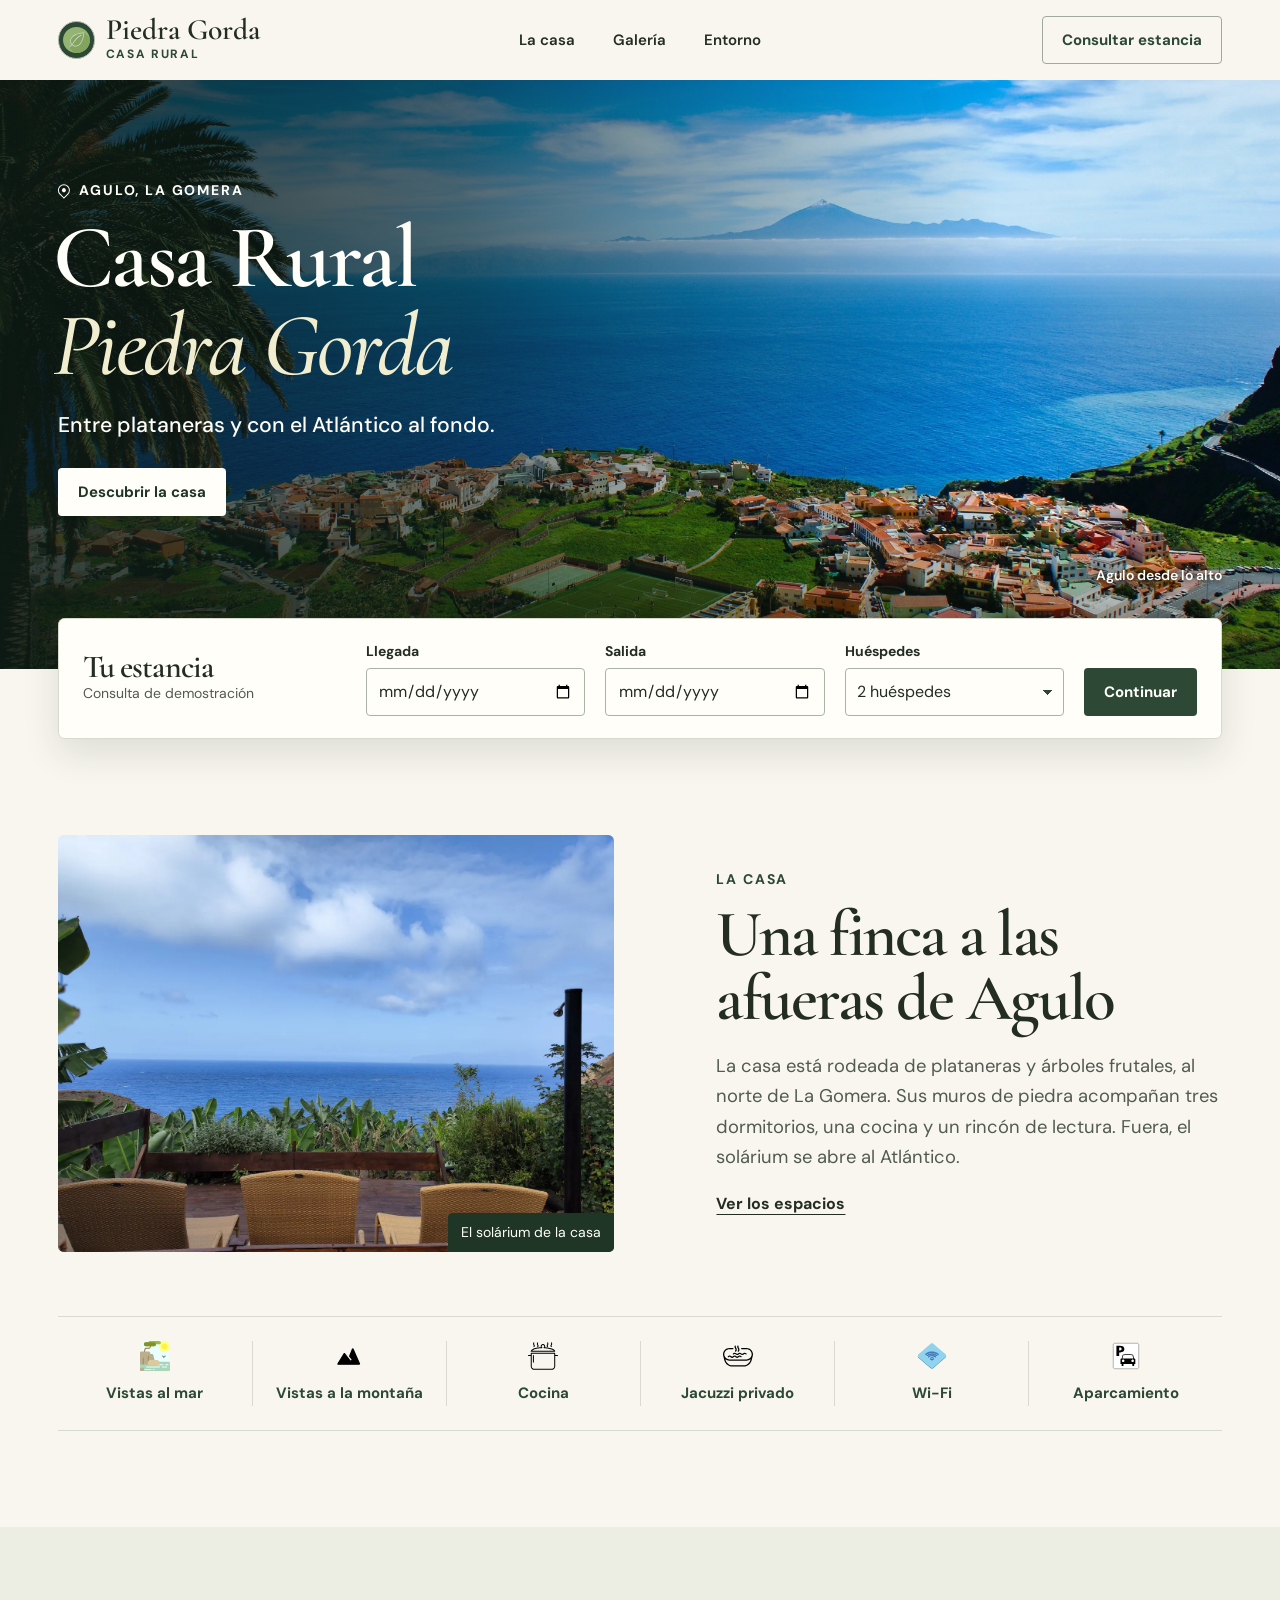
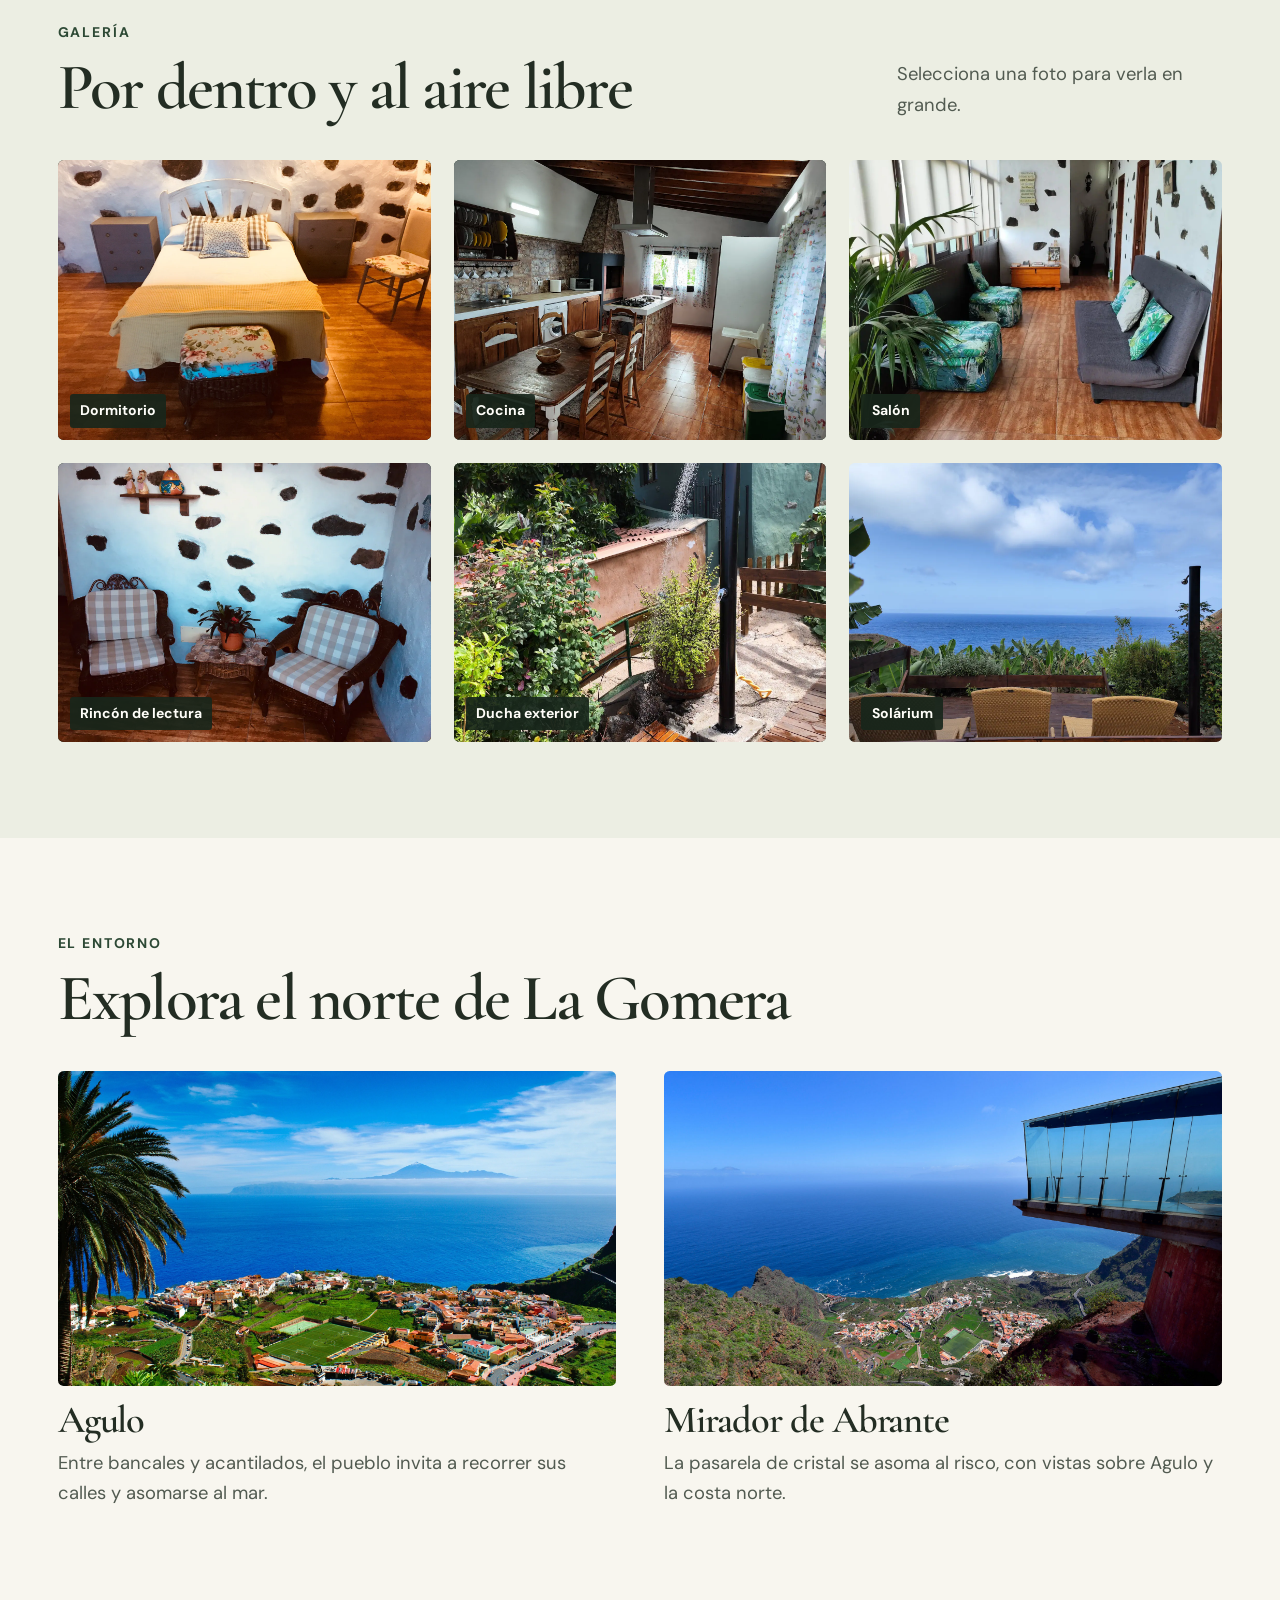
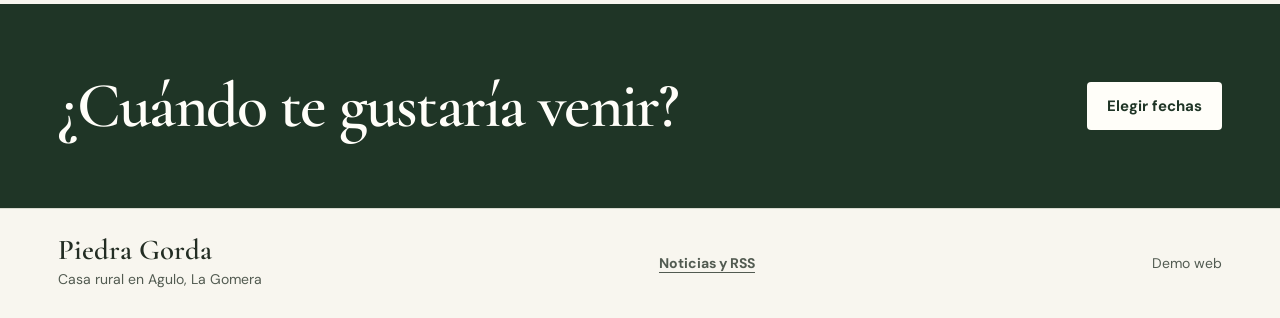
==== index.html @ 368b9666 "Publica la demo de Casa Rural Piedra Gorda" ====
<!doctype html>
<html lang="es">
<head>
  <meta charset="utf-8">
  <meta name="viewport" content="width=device-width, initial-scale=1">
  <meta name="description" content="Descubre Casa Rural Piedra Gorda en Agulo, La Gomera. Una casa entre plataneras, con solárium y vistas al Atlántico.">
  <meta name="theme-color" content="#f8f6ef">
  <title>Casa Rural Piedra Gorda · Agulo, La Gomera</title>
  <link rel="icon" href="imagenes/leaf-svgrepo-com.svg" type="image/svg+xml">
  <link rel="stylesheet" href="css/estilos.css">
  <link rel="alternate" type="application/rss+xml" title="Noticias de la demo" href="rss/noticias.xml">
  <script defer src="js/demo.js"></script>
</head>
<body>
  <a class="skip-link" href="#contenido">Saltar al contenido</a>
  <header class="site-header">
    <div class="wrap header-inner">
      <a class="brand" href="index.html" aria-label="Piedra Gorda, inicio">
        <span class="brand-mark" aria-hidden="true"><img src="imagenes/leaf-svgrepo-com.svg" alt="" width="22" height="22"></span>
        <span>Piedra Gorda<small>Casa rural</small></span>
      </a>
      <nav class="main-nav" aria-label="Principal">
        <a href="#la-casa">La casa</a>
        <a href="#galeria">Galería</a>
        <a href="#entorno">Entorno</a>
      </nav>
      <a class="button button-outline header-action" href="#estancia">Consultar estancia</a>
    </div>
  </header>

  <main id="contenido">
    <section class="hero" aria-labelledby="titulo">
      <img class="hero-image" src="imagenes/agulo%20la%20fomera.webp" alt="" width="2124" height="1414" fetchpriority="high">
      <div class="wrap hero-inner">
        <p class="eyebrow hero-location"><span class="location-pin" aria-hidden="true"></span> Agulo, La Gomera</p>
        <h1 id="titulo">Casa Rural<br><em>Piedra Gorda</em></h1>
        <p class="hero-description">Entre plataneras y con el Atlántico al fondo.</p>
        <a class="button button-light" href="#la-casa">Descubrir la casa</a>
      </div>
      <p class="hero-caption">Agulo desde lo alto</p>
    </section>

    <section id="estancia" class="wrap booking-wrap" aria-labelledby="estancia-titulo">
      <form class="booking-bar" action="paginas/reservas.html" method="get" data-stay-form>
        <div class="booking-heading">
          <h2 id="estancia-titulo">Tu estancia</h2>
          <p>Consulta de demostración</p>
        </div>
        <div class="field">
          <label for="llegada">Llegada</label>
          <input id="llegada" name="llegada" type="date" required>
        </div>
        <div class="field">
          <label for="salida">Salida</label>
          <input id="salida" name="salida" type="date" required>
        </div>
        <div class="field">
          <label for="personas">Huéspedes</label>
          <select id="personas" name="personas" required>
            <option value="1">1 huésped</option>
            <option value="2" selected>2 huéspedes</option>
            <option value="3">3 huéspedes</option>
            <option value="4">4 huéspedes</option>
            <option value="5">5 huéspedes</option>
            <option value="6">6 huéspedes</option>
            <option value="7">7 huéspedes</option>
          </select>
        </div>
        <button class="button button-primary" type="submit">Continuar</button>
      </form>
    </section>

    <section class="wrap house section-spacing" id="la-casa" aria-labelledby="casa-titulo">
      <figure class="house-photo">
        <img src="imagenes/Vistas%20desde%20solarium.webp" alt="Mesa del solárium entre vegetación, con vistas al Atlántico" width="1440" height="1080" loading="lazy">
        <figcaption>El solárium de la casa</figcaption>
      </figure>
      <div class="house-copy">
        <p class="eyebrow">La casa</p>
        <h2 id="casa-titulo">Una finca a las afueras de Agulo</h2>
        <p>La casa está rodeada de plataneras y árboles frutales, al norte de La Gomera. Sus muros de piedra acompañan tres dormitorios, una cocina y un rincón de lectura. Fuera, el solárium se abre al Atlántico.</p>
        <a class="text-link" href="#galeria">Ver los espacios</a>
      </div>
      <ul class="amenities" aria-label="Equipamiento y servicios">
        <li><img src="imagenes/rocky-coast-svgrepo-com.svg" alt="" width="30" height="30" loading="lazy">Vistas al mar</li>
        <li><img src="imagenes/mountain-svgrepo-com.svg" alt="" width="30" height="30" loading="lazy">Vistas a la montaña</li>
        <li><img src="imagenes/kitchen-cooker-utensils-svgrepo-com.svg" alt="" width="30" height="30" loading="lazy">Cocina</li>
        <li><img src="imagenes/hot-tub-svgrepo-com.svg" alt="" width="30" height="30" loading="lazy">Jacuzzi privado</li>
        <li><img src="imagenes/wifi-svgrepo-com.svg" alt="" width="30" height="30" loading="lazy">Wi-Fi</li>
        <li><img src="imagenes/parking-svgrepo-com.svg" alt="" width="30" height="30" loading="lazy">Aparcamiento</li>
      </ul>
    </section>

    <section id="galeria" class="gallery section-spacing" aria-labelledby="galeria-titulo">
      <div class="wrap">
        <div class="section-heading">
          <div>
            <p class="eyebrow">Galería</p>
            <h2 id="galeria-titulo">Por dentro y al aire libre</h2>
          </div>
          <p>Selecciona una foto para verla en grande.</p>
        </div>
        <div class="gallery-grid">
          <a class="gallery-tile" href="imagenes/cama.webp" data-gallery-image>
            <img src="imagenes/cama.webp" alt="Cama junto al muro de piedra" width="1440" height="1080" loading="lazy">
            <span>Dormitorio</span>
          </a>
          <a class="gallery-tile" href="imagenes/cocina.webp" data-gallery-image>
            <img src="imagenes/cocina.webp" alt="Cocina con mesa de madera y techo de vigas" width="1440" height="1080" loading="lazy">
            <span>Cocina</span>
          </a>
          <a class="gallery-tile" href="imagenes/vistas%20al%20mar.webp" data-gallery-image>
            <img src="imagenes/vistas%20al%20mar.webp" alt="Salón con ventanales, sofá y plantas" width="1440" height="1440" loading="lazy">
            <span>Salón</span>
          </a>
          <a class="gallery-tile" href="imagenes/Rincon-lectura.webp" data-gallery-image>
            <img src="imagenes/Rincon-lectura.webp" alt="Dos sillones en el rincón de lectura" width="1440" height="1080" loading="lazy">
            <span>Rincón de lectura</span>
          </a>
          <a class="gallery-tile" href="imagenes/ducha%20dolarium.webp" data-gallery-image>
            <img src="imagenes/ducha%20dolarium.webp" alt="Ducha exterior junto al jardín" width="1440" height="1920" loading="lazy">
            <span>Ducha exterior</span>
          </a>
          <a class="gallery-tile" href="imagenes/Vistas%20desde%20solarium.webp" data-gallery-image>
            <img src="imagenes/Vistas%20desde%20solarium.webp" alt="Vistas del mar desde la terraza del solárium" width="1440" height="1080" loading="lazy">
            <span>Solárium</span>
          </a>
        </div>
      </div>
    </section>

    <section id="entorno" class="wrap surroundings section-spacing" aria-labelledby="entorno-titulo">
      <div class="section-heading">
        <div>
          <p class="eyebrow">El entorno</p>
          <h2 id="entorno-titulo">Explora el norte de La Gomera</h2>
        </div>
      </div>
      <div class="destination-grid">
        <article class="destination">
          <img src="imagenes/agulo%20la%20fomera.webp" alt="Casas y cultivos de Agulo junto al océano" width="2124" height="1414" loading="lazy">
          <h3>Agulo</h3>
          <p>Entre bancales y acantilados, el pueblo invita a recorrer sus calles y asomarse al mar.</p>
        </article>
        <article class="destination">
          <img src="imagenes/spanien-la-gomera-mirador-de-abrante.jpeg" alt="Pasarela acristalada del Mirador de Abrante sobre Agulo" width="1920" height="1280" loading="lazy">
          <h3>Mirador de Abrante</h3>
          <p>La pasarela de cristal se asoma al risco, con vistas sobre Agulo y la costa norte.</p>
        </article>
      </div>
    </section>

    <section class="closing" aria-labelledby="cierre-titulo">
      <div class="wrap closing-inner">
        <h2 id="cierre-titulo">¿Cuándo te gustaría venir?</h2>
        <a class="button button-light" href="#estancia">Elegir fechas</a>
      </div>
    </section>
  </main>

  <footer class="site-footer">
    <div class="wrap footer-inner">
      <div><a class="footer-brand" href="index.html">Piedra Gorda</a><p>Casa rural en Agulo, La Gomera</p></div>
      <a class="text-link" href="paginas/rss.html">Noticias y RSS</a>
      <p>Demo web</p>
    </div>
  </footer>

  <dialog class="gallery-dialog" aria-labelledby="foto-titulo" data-gallery-dialog>
    <div class="dialog-heading">
      <h2 id="foto-titulo"></h2>
      <button type="button" class="button button-outline" data-close-photo>Cerrar</button>
    </div>
    <img data-active-photo alt="">
    <div class="dialog-controls">
      <button class="button button-outline" type="button" data-previous-photo>Anterior</button>
      <p data-photo-position aria-live="polite"></p>
      <button class="button button-outline" type="button" data-next-photo>Siguiente</button>
    </div>
  </dialog>
</body>
</html>
---- css/estilos.css ----
@font-face {
  font-family: "DM Sans";
  src: url("../fuentes/dm-sans.woff2") format("woff2");
  font-weight: 100 900;
  font-display: swap;
}

@font-face {
  font-family: "Cormorant Garamond";
  src: url("../fuentes/cormorant.woff2") format("woff2");
  font-weight: 600;
  font-display: swap;
}

@font-face {
  font-family: "Cormorant Garamond";
  src: url("../fuentes/cormorant-italic.woff2") format("woff2");
  font-weight: 600;
  font-style: italic;
  font-display: swap;
}

:root {
  color-scheme: light;
  --paper: #f8f6ef;
  --white: #fffef9;
  --ink: #232d23;
  --muted: #525b51;
  --green: #2d4935;
  --dark-green: #1f3526;
  --light-green: #eaeedf;
  --line: #d8dacf;
  --serif: "Cormorant Garamond", Georgia, serif;
  --sans: "DM Sans", system-ui, sans-serif;
  --shadow: 0 14px 36px rgb(33 42 29 / 12%);
}

*, *::before, *::after { box-sizing: border-box; }

html {
  scroll-behavior: smooth;
  scroll-padding-top: 1.5rem;
}

body {
  margin: 0;
  min-width: 0;
  background: var(--paper);
  color: var(--ink);
  font: 1rem / 1.65 var(--sans);
}

img {
  display: block;
  max-width: 100%;
  height: auto;
}

figure, ul, h1, h2, h3, p, dl, dd { margin: 0; }
a { color: inherit; }
button, input, select { font: inherit; }

:focus-visible {
  outline: 3px solid #5b753b;
  outline-offset: 4px;
}

.wrap {
  width: min(100% - clamp(2rem, 9vw, 9rem), 76rem);
  margin-inline: auto;
}

.skip-link {
  position: fixed;
  z-index: 10;
  top: 1rem;
  left: 1rem;
  padding: .5rem 1rem;
  background: var(--white);
  transform: translateY(-160%);
}

.skip-link:focus { transform: translateY(0); }

h1, h2, h3 {
  font-family: var(--serif);
  font-weight: 600;
  line-height: .98;
  letter-spacing: -.027em;
  text-wrap: balance;
}

h1 { font-size: clamp(3.4rem, 7vw, 6.7rem); }
h2 { font-size: clamp(2.65rem, 5.1vw, 4.3rem); }
h3 { font-size: clamp(1.9rem, 3vw, 2.5rem); }

.eyebrow {
  margin-bottom: .85rem;
  color: var(--green);
  font-size: .875rem;
  font-weight: 700;
  line-height: 1.4;
  letter-spacing: .13em;
  text-transform: uppercase;
}

.text-link {
  font-weight: 700;
  text-underline-offset: .32em;
  text-decoration-thickness: 1px;
}

.text-link:hover { color: #486440; }

.button {
  display: inline-flex;
  align-items: center;
  justify-content: center;
  min-height: 3rem;
  padding: .65rem 1.2rem;
  border: 1px solid transparent;
  border-radius: .25rem;
  font-size: .9375rem;
  font-weight: 700;
  line-height: 1.25;
  text-align: center;
  text-decoration: none;
  cursor: pointer;
  transition: background-color .18s ease, color .18s ease, border-color .18s ease;
}

.button-outline { border-color: #a1aa9a; background: transparent; color: var(--green); }
.button-outline:hover { background: var(--light-green); }
.button-primary { background: var(--green); color: var(--white); }
.button-primary:hover { background: var(--dark-green); }
.button-light { background: var(--white); color: var(--dark-green); }
.button-light:hover { background: var(--light-green); }

.site-header { background: var(--paper); }

.header-inner {
  display: grid;
  grid-template-columns: 1fr auto 1fr;
  align-items: center;
  gap: .9rem 1.5rem;
  min-height: 5rem;
}

.brand {
  display: flex;
  align-items: center;
  justify-self: start;
  gap: .65rem;
  color: var(--ink);
  font: 600 1.85rem/.88 var(--serif);
  white-space: nowrap;
  text-decoration: none;
}

.brand small {
  display: block;
  margin-top: .25rem;
  color: var(--green);
  font: 700 .75rem/1.3 var(--sans);
  letter-spacing: .14em;
  text-transform: uppercase;
}

.brand-mark {
  display: grid;
  place-items: center;
  width: 2.35rem;
  height: 2.35rem;
  flex: 0 0 auto;
  border: 1px solid #b6bfb2;
  border-radius: 50%;
  background: var(--green);
}

.brand-mark img { width: 1.65rem; filter: saturate(.72) brightness(.88); }

.main-nav {
  display: flex;
  align-items: center;
  justify-content: center;
  gap: clamp(1rem, 3vw, 2.5rem);
}

.main-nav a {
  display: inline-flex;
  align-items: center;
  min-height: 2.75rem;
  color: var(--ink);
  font-size: .9375rem;
  font-weight: 600;
  text-decoration: none;
  white-space: nowrap;
}

.main-nav a:hover { text-decoration: underline; text-underline-offset: .34em; }
.header-action { justify-self: end; }

.hero {
  position: relative;
  isolation: isolate;
  display: grid;
  align-items: center;
  min-height: clamp(32rem, 46vw, 40rem);
  padding-block: clamp(3.5rem, 7vw, 6.5rem) clamp(6rem, 11vw, 9rem);
  overflow: hidden;
  background: #354638;
  color: var(--white);
}

.hero-image, .hero::after {
  position: absolute;
  inset: 0;
  z-index: -2;
  width: 100%;
  height: 100%;
}

.hero-image { object-fit: cover; object-position: 50% 58%; }

.hero::after {
  z-index: -1;
  content: "";
  background: linear-gradient(90deg, rgb(13 27 21 / 83%), rgb(13 27 21 / 58%) 36%, transparent 78%),
    linear-gradient(0deg, rgb(12 23 16 / 53%), transparent 27%);
}

.hero h1 { margin: 0 0 1.1rem -.055em; }
.hero h1 em { color: #f1edcf; }
.hero .eyebrow { color: var(--white); }

.hero-location {
  display: flex;
  align-items: center;
  gap: .58rem;
}

.location-pin {
  position: relative;
  display: inline-block;
  width: .78rem;
  height: .78rem;
  margin-bottom: .16rem;
  transform: rotate(-45deg);
  border: 1.5px solid currentColor;
  border-radius: 50% 50% 50% 0;
}

.location-pin::after {
  position: absolute;
  inset: .19rem;
  border-radius: 50%;
  background: currentColor;
  content: "";
}

.hero-description {
  margin-bottom: 1.6rem;
  font-size: clamp(1.0625rem, 2vw, 1.33rem);
  font-weight: 500;
}

.hero-caption {
  position: absolute;
  right: max(calc((100% - 76rem) / 2), 4.5vw);
  bottom: 5.1rem;
  font-size: .875rem;
  font-weight: 600;
  text-shadow: 0 1px 7px #000;
}

.booking-wrap {
  position: relative;
  margin-top: -3.2rem;
}

.booking-bar {
  display: grid;
  grid-template-columns: 1.2fr repeat(3, minmax(8rem, 1fr)) auto;
  align-items: end;
  gap: 1rem 1.25rem;
  padding: 1.35rem 1.5rem;
  border: 1px solid var(--line);
  border-radius: .4rem;
  background: var(--white);
  box-shadow: var(--shadow);
}

.booking-heading { align-self: center; }
.booking-heading h2 { font-size: 2rem; text-wrap: initial; }
.booking-heading p { color: var(--muted); font-size: .875rem; }

.field {
  display: grid;
  gap: .32rem;
  min-width: 0;
}

.field label {
  font-size: .875rem;
  font-weight: 700;
}

.field input, .field select {
  width: 100%;
  min-width: 0;
  min-height: 3rem;
  padding: .58rem .72rem;
  border: 1px solid #aab3a5;
  border-radius: .25rem;
  background-color: var(--white);
  color: var(--ink);
  font-size: 1rem;
  line-height: 1.3;
}

.field select {
  appearance: none;
  padding-right: 2rem;
  background-image: linear-gradient(45deg, transparent 50%, var(--green) 50%),
    linear-gradient(135deg, var(--green) 50%, transparent 50%);
  background-position: calc(100% - 15px) 50%, calc(100% - 10px) 50%;
  background-repeat: no-repeat;
  background-size: 5px 5px;
}

.section-spacing { padding-block: clamp(3.65rem, 7.5vw, 7rem); }

.house {
  display: grid;
  grid-template-columns: 1.1fr 1fr;
  align-items: center;
  column-gap: clamp(2rem, 8vw, 7rem);
  row-gap: clamp(2rem, 5vw, 4rem);
}

.house-photo { position: relative; }

.house-photo img, .destination img {
  width: 100%;
  aspect-ratio: 4 / 3;
  border-radius: .35rem;
  object-fit: cover;
}

.house-photo figcaption {
  position: absolute;
  right: 0;
  bottom: 0;
  padding: .5rem .8rem;
  border-radius: .3rem 0 .3rem 0;
  background: var(--dark-green);
  color: var(--white);
  font-size: .875rem;
}

.house-copy > p:not(.eyebrow), .section-heading > p, .destination p, .page-intro > p:not(.eyebrow) {
  color: var(--muted);
  font-size: clamp(1rem, 1.55vw, 1.15rem);
}

.house-copy > p:not(.eyebrow) { margin: 1.25rem 0 1.15rem; max-width: 40ch; }

.amenities {
  display: grid;
  grid-column: 1 / -1;
  grid-template-columns: repeat(6, 1fr);
  padding: 1.5rem 0;
  border-block: 1px solid var(--line);
  list-style: none;
}

.amenities li {
  display: grid;
  justify-items: center;
  align-content: start;
  gap: .6rem;
  padding-inline: .35rem;
  color: var(--green);
  font-size: .9375rem;
  font-weight: 700;
  text-align: center;
}

.amenities li + li { border-left: 1px solid var(--line); }

.amenities img {
  width: 1.875rem;
  height: 1.875rem;
  object-fit: contain;
}

.gallery { background: #eceee3; }

.section-heading {
  display: flex;
  align-items: end;
  justify-content: space-between;
  gap: 1rem 2rem;
  margin-bottom: clamp(1.5rem, 3.5vw, 2.5rem);
}

.section-heading > p { max-width: 25ch; }

.gallery-grid {
  display: grid;
  grid-template-columns: repeat(3, 1fr);
  gap: clamp(.8rem, 1.8vw, 1.5rem);
}

.gallery-tile {
  position: relative;
  display: block;
  min-width: 0;
  overflow: hidden;
  border-radius: .35rem;
  background: var(--dark-green);
  color: var(--white);
  text-decoration: none;
}

.gallery-tile img {
  width: 100%;
  aspect-ratio: 4 / 3;
  object-fit: cover;
  transition: transform .25s ease;
}

.gallery-tile:hover img { transform: scale(1.035); }

.gallery-tile span {
  position: absolute;
  bottom: .75rem;
  left: .75rem;
  padding: .33rem .63rem;
  border-radius: .2rem;
  background: rgb(24 38 27 / 91%);
  font-size: .875rem;
  font-weight: 700;
}

.gallery-dialog {
  width: min(100% - 1.5rem, 62rem);
  max-height: calc(100% - 1.5rem);
  padding: clamp(.75rem, 2.5vw, 1.5rem);
  border: 0;
  border-radius: .4rem;
  background: var(--white);
  color: var(--ink);
}

.gallery-dialog::backdrop { background: rgb(15 24 16 / 85%); }

body:has(.gallery-dialog[open]) { overflow: hidden; }

.dialog-heading, .dialog-controls {
  display: flex;
  align-items: center;
  justify-content: space-between;
  gap: .5rem;
}

.dialog-heading h2 { font-size: clamp(1.85rem, 4vw, 3rem); }
.dialog-controls p { font-size: .875rem; text-align: center; }

.gallery-dialog > img {
  width: 100%;
  height: min(63vh, 44rem);
  margin-block: .75rem;
  border-radius: .2rem;
  background: #1d261d;
  object-fit: contain;
}

.destination-grid, .feed-grid {
  display: grid;
  grid-template-columns: 1fr 1fr;
  gap: clamp(1.5rem, 4vw, 3rem);
}

.destination img { aspect-ratio: 16 / 9; }
.destination h3 { margin: 1.05rem 0 .48rem; }
.destination p { max-width: 49ch; }

.closing {
  padding-block: clamp(2.5rem, 5.5vw, 5rem);
  background: var(--dark-green);
  color: var(--white);
}

.closing-inner {
  display: flex;
  align-items: center;
  justify-content: space-between;
  gap: 1.5rem;
}

.closing h2 { font-size: clamp(2.55rem, 5vw, 4rem); }
.closing .button { flex: 0 0 auto; }

.site-footer {
  padding-block: 1.7rem;
  border-top: 1px solid var(--line);
  background: var(--paper);
}

.footer-inner {
  display: flex;
  align-items: center;
  justify-content: space-between;
  flex-wrap: wrap;
  gap: 1rem 2rem;
  color: var(--muted);
  font-size: .875rem;
}

.footer-brand {
  display: block;
  width: fit-content;
  margin-bottom: .2rem;
  color: var(--ink);
  font: 600 1.8rem/1 var(--serif);
  text-decoration: none;
}

.secondary-header { grid-template-columns: 1fr auto; }
.secondary-main { padding-block: clamp(2rem, 6vw, 5.25rem); }

.reservation-layout {
  display: grid;
  grid-template-columns: 1fr 1fr;
  align-items: start;
  gap: clamp(2rem, 5vw, 4rem);
}

.page-intro > h1 { font-size: clamp(3.35rem, 6.8vw, 5.9rem); }
.page-intro > p:not(.eyebrow) { margin-block: 1.1rem 1.65rem; max-width: 46ch; }

.page-intro img {
  width: 100%;
  aspect-ratio: 5 / 3;
  border-radius: .35rem;
  object-fit: cover;
}

.reservation-card {
  padding: clamp(1.2rem, 3.2vw, 2.5rem);
  border: 1px solid var(--line);
  border-radius: .4rem;
  background: var(--white);
  box-shadow: 0 8px 24px rgb(33 42 29 / 7%);
}

.reservation-card h2 { margin-bottom: 1.15rem; font-size: clamp(2.25rem, 4.2vw, 3.25rem); }
.reservation-card > p { margin-bottom: .7rem; color: var(--muted); }

.reservation-form, .reservation-result dl {
  display: grid;
  grid-template-columns: 1fr 1fr;
  gap: .8rem;
}

.reservation-form .guest-field, .reservation-form .button { grid-column: 1 / -1; }
.reservation-form .button { margin-top: .2rem; }

.reservation-result {
  margin-top: 1.25rem;
  padding: 1rem;
  border: 1px solid var(--line);
  border-radius: .35rem;
  background: var(--light-green);
}

.reservation-result dl { margin-block: .85rem; }
.reservation-result dt { font-size: .875rem; color: var(--muted); }
.reservation-result dd { font-weight: 650; }
.reservation-result p { color: var(--green); font-size: .875rem; }

@media (max-width: 65rem) {
  .booking-bar { grid-template-columns: repeat(3, minmax(0, 1fr)) auto; }
  .booking-heading { grid-column: 1 / -1; }
}

@media (max-width: 47rem) {
  .wrap { width: calc(100% - 2rem); }
  .header-inner { grid-template-columns: 1fr auto; gap: .5rem; padding-block: .75rem .4rem; }
  .main-nav { grid-row: 2; grid-column: 1 / -1; justify-content: start; }
  .secondary-header { min-height: 4.4rem; padding-block: .65rem; }
  .header-action { min-height: 2.75rem; padding-inline: .75rem; }
  .hero { min-height: 32rem; padding-block: 4rem 6.75rem; }
  .hero-image { object-position: 57% 63%; }
  .hero::after { background: linear-gradient(90deg, rgb(13 27 21 / 81%), rgb(13 27 21 / 66%) 44%, rgb(13 27 21 / 25%)); }
  .hero-caption { right: 1rem; bottom: 4rem; }
  .booking-bar { grid-template-columns: 1fr 1fr; padding: 1rem; gap: .75rem; }
  .house { grid-template-columns: 1fr; }
  .house-copy { grid-row: 1; }
  .house-copy > p:not(.eyebrow) { max-width: 55ch; }
  .amenities { grid-template-columns: repeat(3, minmax(0, 1fr)); row-gap: 1.1rem; padding-block: 1.1rem; }
  .amenities li:nth-child(4) { border-left: 0; }
  .section-heading { display: grid; }
  .section-heading > p { max-width: none; }
  .gallery-grid { grid-template-columns: repeat(2, minmax(0, 1fr)); }
  .closing-inner { align-items: start; flex-direction: column; }
  .reservation-layout { grid-template-columns: 1fr; }
}

@media (max-width: 32rem) {
  .brand { font-size: 1.62rem; gap: .37rem; }
  .brand-mark { width: 1.9rem; height: 1.9rem; }
  .brand-mark img { width: 1.35rem; height: 1.35rem; }
  .header-action { font-size: .875rem; padding-inline: .55rem; }
  .hero h1 { font-size: clamp(3.4rem, 13.8vw, 4.7rem); }
  .hero-caption { display: none; }
  .gallery-tile span { bottom: .4rem; left: .4rem; padding-inline: .4rem; }
  .destination-grid, .feed-grid { grid-template-columns: 1fr; }
  .dialog-controls .button { padding-inline: .65rem; }
}

@media (max-width: 22rem) {
  .booking-bar, .reservation-form { grid-template-columns: 1fr; }
  .header-action { max-width: 8rem; }
  .amenities { grid-template-columns: 1fr 1fr; }
  .amenities li:nth-child(n) { border-left: 0; }
  .amenities li:nth-child(even) { border-left: 1px solid var(--line); }
}

@media (prefers-reduced-motion: reduce) {
  html { scroll-behavior: auto; }
  *, *::before, *::after { transition: none !important; }
}
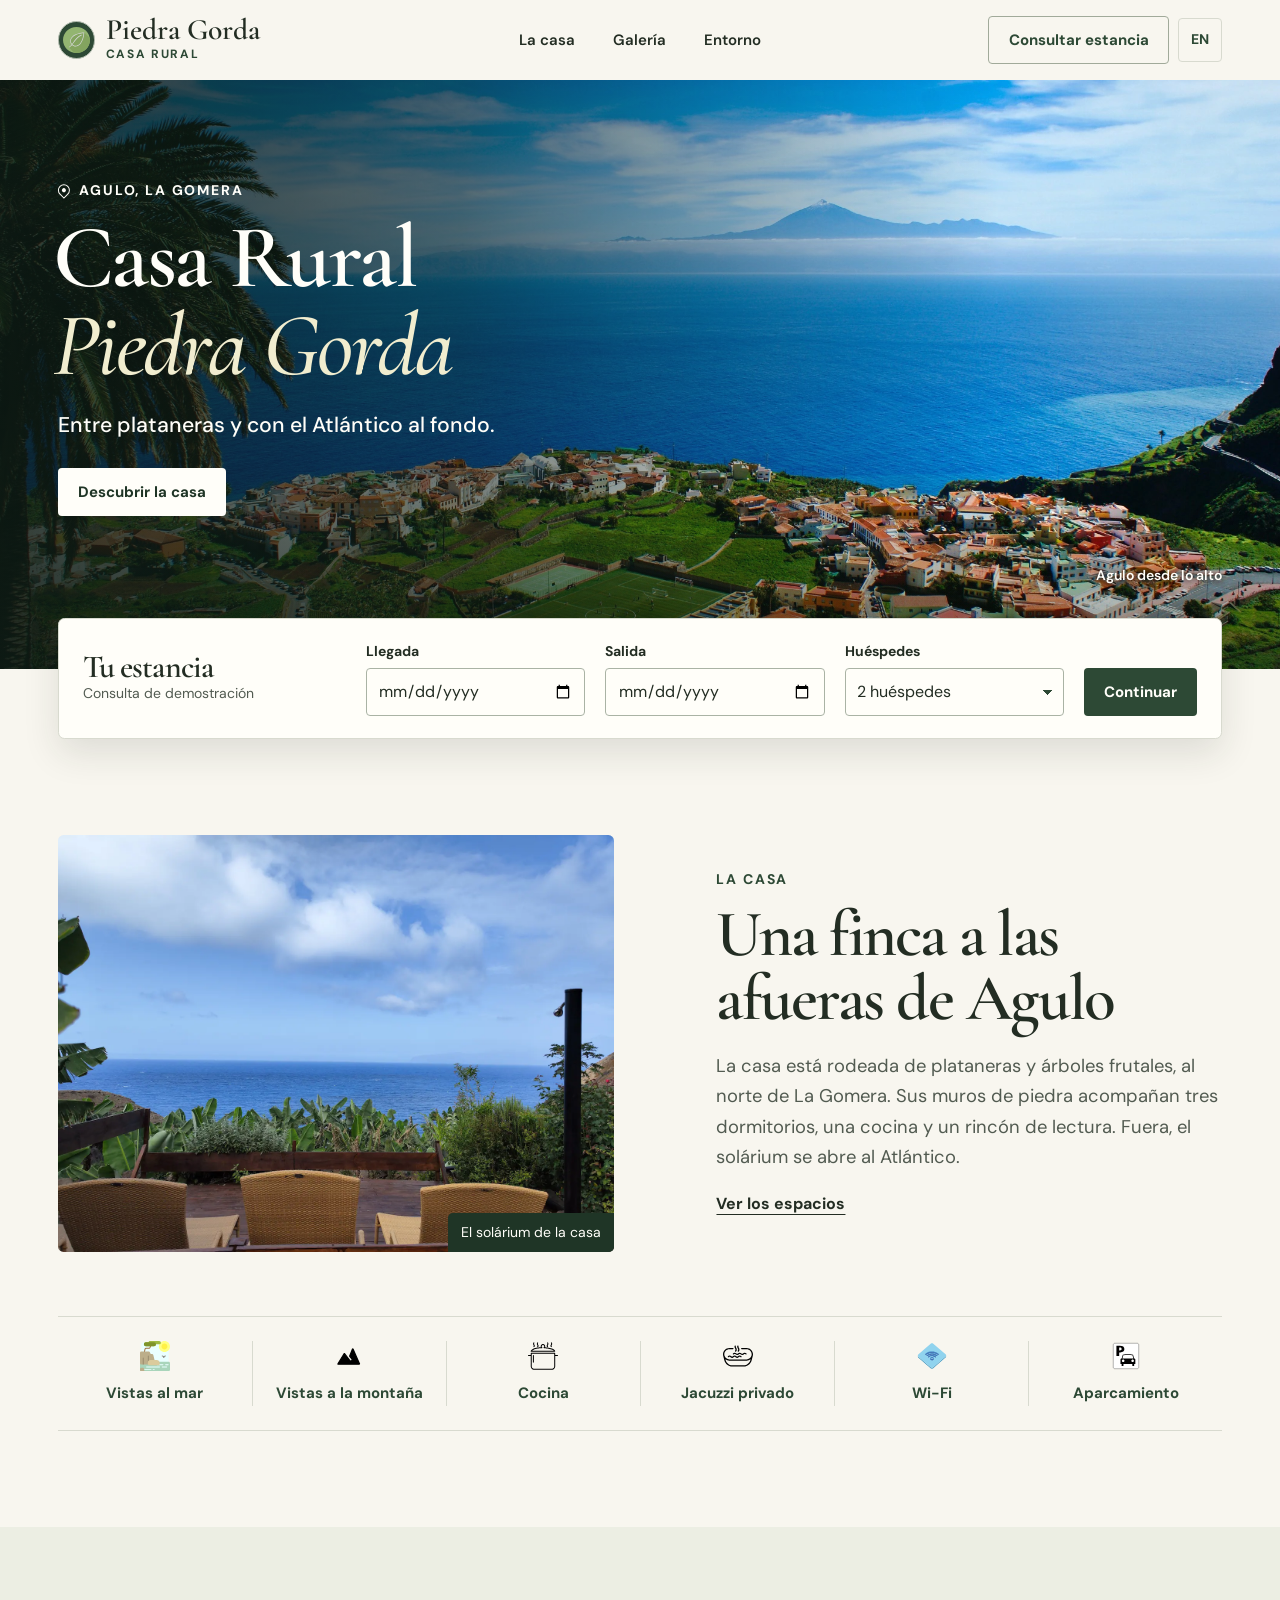
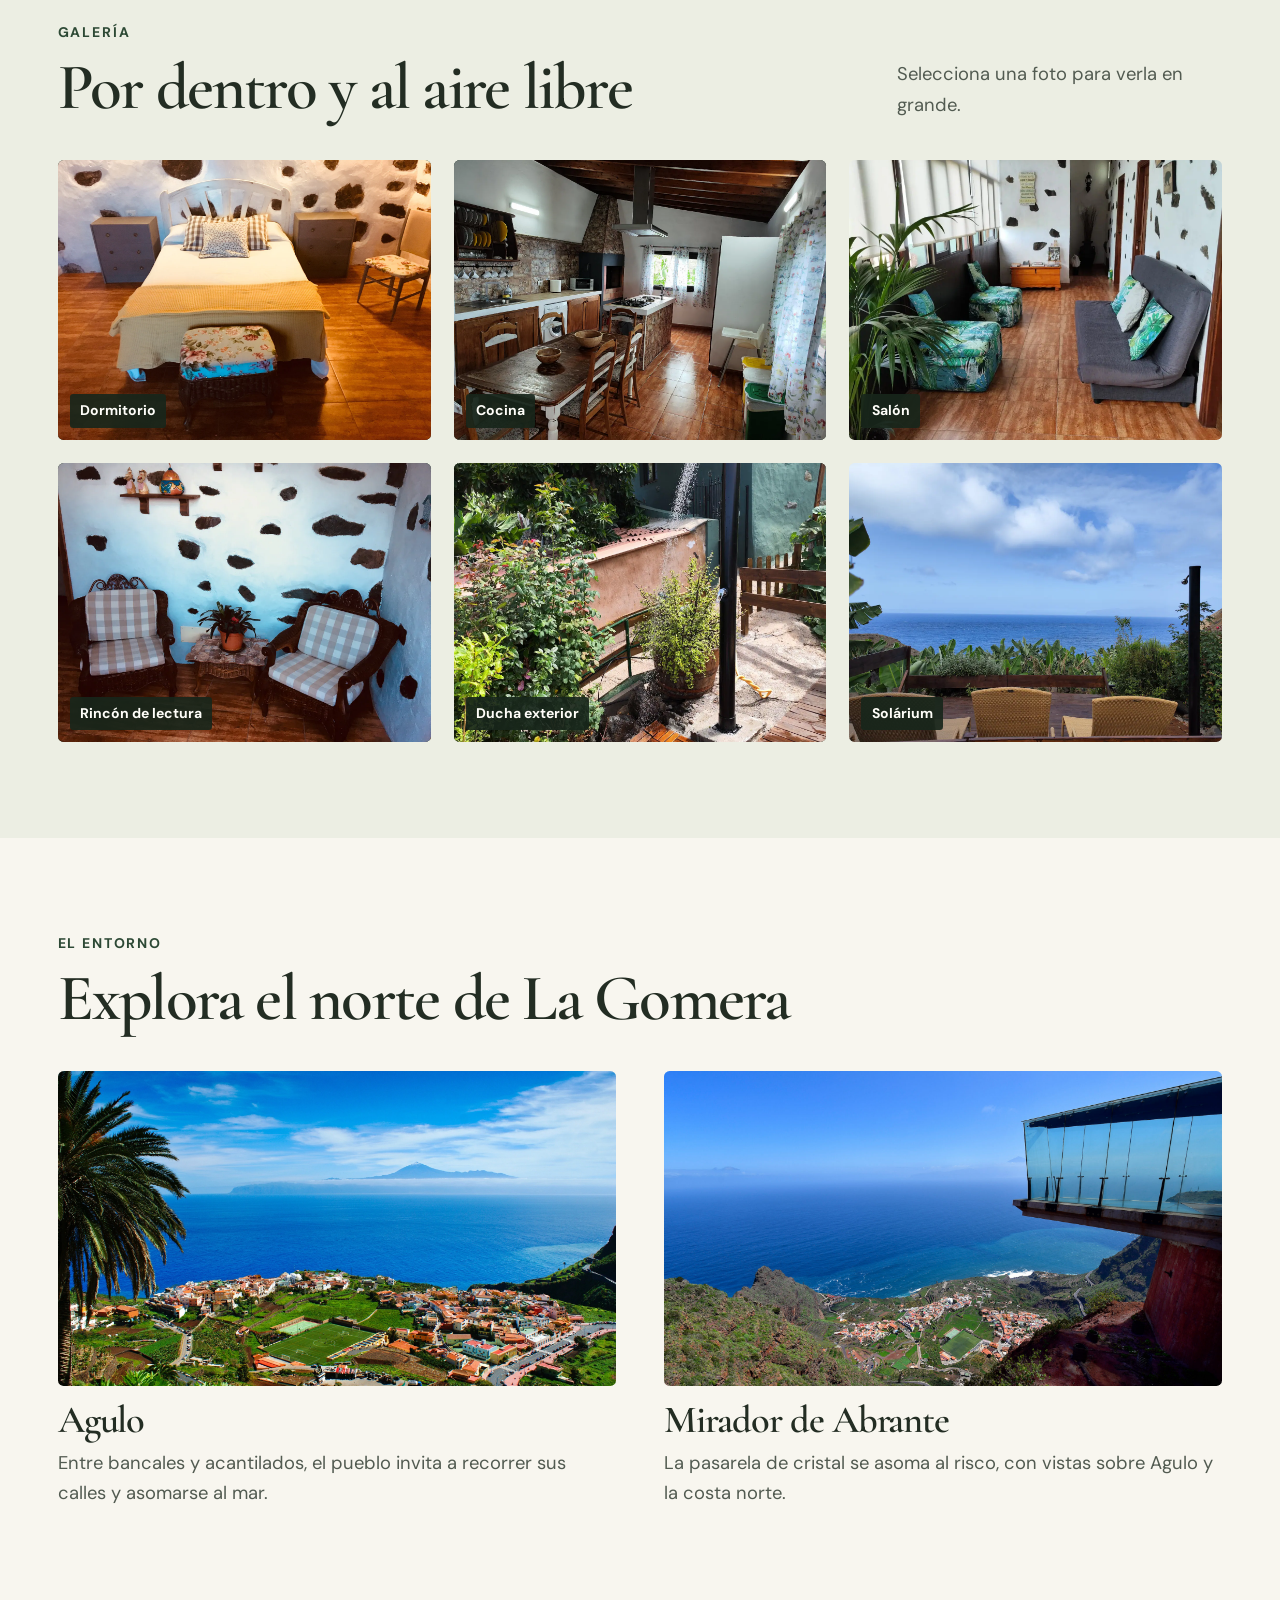
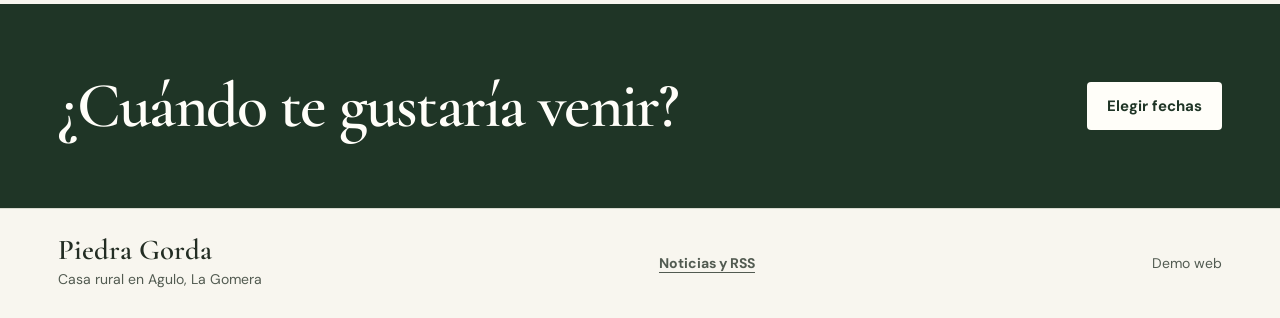
==== commit 12533887: "Publica la demo en español e inglés" ====
--- a/index.html
+++ b/index.html
@@ -24,7 +24,10 @@
         <a href="#galeria">Galería</a>
         <a href="#entorno">Entorno</a>
       </nav>
-      <a class="button button-outline header-action" href="#estancia">Consultar estancia</a>
+      <div class="header-actions">
+        <a class="button button-outline header-action" href="#estancia">Consultar estancia</a>
+        <a class="language-switch" href="en/index.html" hreflang="en" aria-label="Ver en inglés">EN</a>
+      </div>
     </div>
   </header>
 
--- a/css/estilos.css
+++ b/css/estilos.css
@@ -198,7 +198,28 @@
 }
 
 .main-nav a:hover { text-decoration: underline; text-underline-offset: .34em; }
-.header-action { justify-self: end; }
+
+.header-actions {
+  display: flex;
+  align-items: center;
+  justify-self: end;
+  gap: .6rem;
+}
+
+.language-switch {
+  display: inline-grid;
+  place-items: center;
+  min-width: 2.75rem;
+  min-height: 2.75rem;
+  border: 1px solid var(--line);
+  border-radius: .25rem;
+  color: var(--green);
+  font-size: .875rem;
+  font-weight: 700;
+  text-decoration: none;
+}
+
+.language-switch:hover { background: var(--light-green); }
 
 .hero {
   position: relative;
@@ -585,12 +606,18 @@
   .booking-heading { grid-column: 1 / -1; }
 }
 
+@media (max-width: 52rem) {
+  .header-inner { grid-template-columns: 1fr auto; gap: .5rem; padding-block: .75rem .4rem; }
+  .main-nav { grid-area: 2 / 1; justify-content: start; }
+  .main-nav + .header-actions { display: contents; }
+  .main-nav + .header-actions .header-action { grid-area: 1 / 2; justify-self: end; }
+  .main-nav + .header-actions .language-switch { grid-area: 2 / 2; justify-self: end; }
+  .secondary-header { min-height: 4.4rem; padding-block: .65rem; }
+  .header-action { min-height: 2.75rem; padding-inline: .75rem; }
+}
+
 @media (max-width: 47rem) {
   .wrap { width: calc(100% - 2rem); }
-  .header-inner { grid-template-columns: 1fr auto; gap: .5rem; padding-block: .75rem .4rem; }
-  .main-nav { grid-row: 2; grid-column: 1 / -1; justify-content: start; }
-  .secondary-header { min-height: 4.4rem; padding-block: .65rem; }
-  .header-action { min-height: 2.75rem; padding-inline: .75rem; }
   .hero { min-height: 32rem; padding-block: 4rem 6.75rem; }
   .hero-image { object-position: 57% 63%; }
   .hero::after { background: linear-gradient(90deg, rgb(13 27 21 / 81%), rgb(13 27 21 / 66%) 44%, rgb(13 27 21 / 25%)); }
@@ -620,6 +647,12 @@
   .dialog-controls .button { padding-inline: .65rem; }
 }
 
+@media (max-width: 24rem) {
+  .secondary-header .header-actions { display: contents; }
+  .secondary-header .language-switch { grid-area: 1 / 2; justify-self: end; }
+  .secondary-header .header-action { grid-area: 2 / 1; justify-self: start; }
+}
+
 @media (max-width: 22rem) {
   .booking-bar, .reservation-form { grid-template-columns: 1fr; }
   .header-action { max-width: 8rem; }
